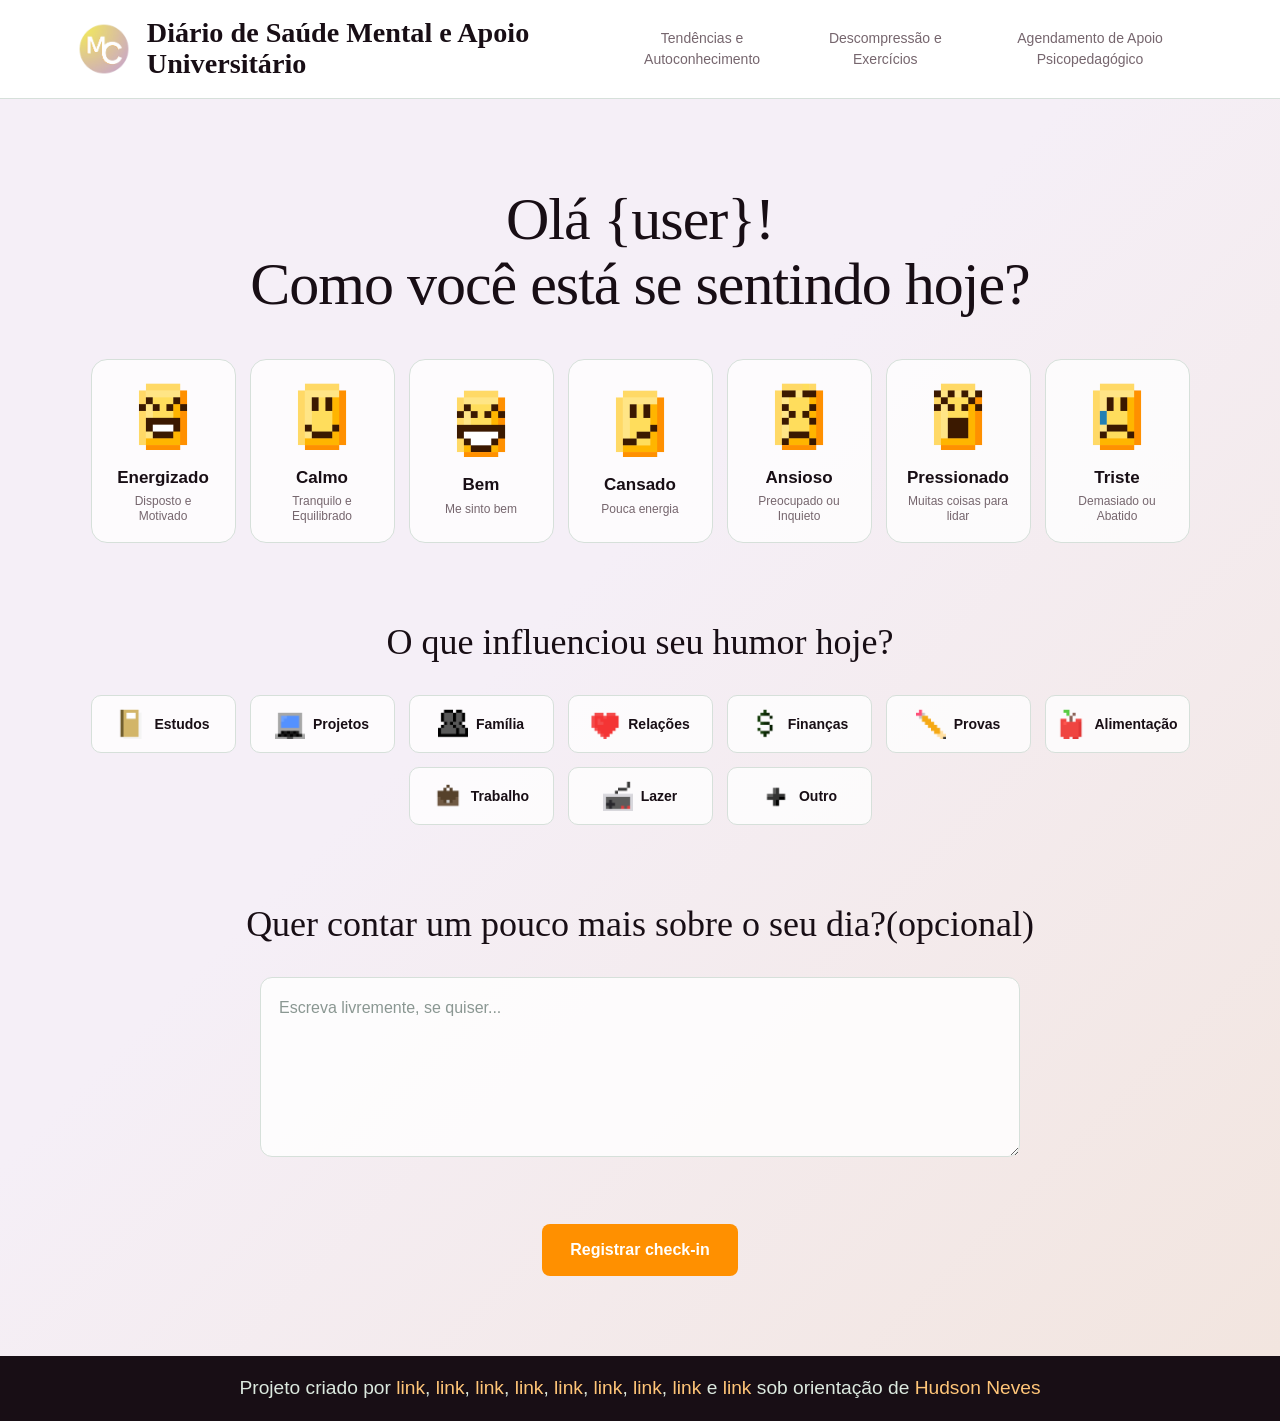
==== index.html @ eb2842fc "Adaptação da estrutura e estilo do site" ====
<!DOCTYPE html>
<html lang="pt-br">
<head>
    <meta charset="UTF-8">
    <meta name="viewport" content="width=device-width, initial-scale=1.0">
    <title>MindCare | Check-in diário</title>
    <link rel="shortcut icon" href="favicon.ico" type="image/x-icon">
    <link rel="stylesheet" href="style.css">
</head>
<body>
    <header>
        <img src="img/logotipo.png" alt="Logo">
        <h1 id="titulomenu">Diário de Saúde Mental e Apoio Universitário</h1>
        <section id="nav">
            <a href="#">Tendências e Autoconhecimento</a>
            <a href="#">Descompressão e Exercícios</a>
            <a href="#">Agendamento de Apoio Psicopedagógico</a>
        </section>
    </header>
    <main>
        <form id="checkin-form">
            <h1>Olá {user}!<br>Como você está se sentindo hoje?</h1>
            <section class="seletores">
                <button type="button" class="seletorsent" data-group="humor" data-value="Energizado" aria-pressed="false">
                    <img src="img/energizado.png" alt="Energizado">
                    <h2 class="sentimento">Energizado</h2>
                    <p>Disposto e Motivado</p>
                </button>
                <button type="button" class="seletorsent" data-group="humor" data-value="Calmo" aria-pressed="false">
                    <img src="img/calmo.png" alt="Calmo">
                    <h2 class="sentimento">Calmo</h2>
                    <p>Tranquilo e Equilibrado</p>
                </button>
                <button type="button" class="seletorsent" data-group="humor" data-value="Bem" aria-pressed="false">
                    <img src="img/bem.png" alt="Bem">
                    <h2 class="sentimento">Bem</h2>
                    <p>Me sinto bem</p>
                </button>
                <button type="button" class="seletorsent" data-group="humor" data-value="Cansado" aria-pressed="false">
                    <img src="img/cansado.png" alt="Cansado">
                    <h2 class="sentimento">Cansado</h2>
                    <p>Pouca energia</p>
                </button>
                <button type="button" class="seletorsent" data-group="humor" data-value="Ansioso" aria-pressed="false">
                    <img src="img/ansioso.png" alt="Ansioso">
                    <h2 class="sentimento">Ansioso</h2>
                    <p>Preocupado ou Inquieto</p>
                </button>
                <button type="button" class="seletorsent" data-group="humor" data-value="Pressionado" aria-pressed="false">
                    <img src="img/sobrecarregado.png" alt="Sobrecarregado">
                    <h2 class="sentimento">Pressionado</h2>
                    <p>Muitas coisas para lidar</p>
                </button>
                <button type="button" class="seletorsent" data-group="humor" data-value="Triste" aria-pressed="false">
                    <img src="img/triste.png" alt="Triste">
                    <h2 class="sentimento">Triste</h2>
                    <p>Demasiado ou Abatido</p>
                </button>
            </section>
            <h2 class="titulos">O que influenciou seu humor hoje?</h2>
            <section class="seletores">
                <button type="button" class="seletorinf" data-group="influencia" data-value="Estudos" aria-pressed="false">
                    <img src="img/estudos.png" alt="Caderno">
                    <h3>Estudos</h3>
                </button>
                <button type="button" class="seletorinf" data-group="influencia" data-value="Projetos" aria-pressed="false">
                    <img src="img/projetos.png" alt="Computador">
                    <h3>Projetos</h3>
                </button>
                <button type="button" class="seletorinf" data-group="influencia" data-value="Família" aria-pressed="false">
                    <img src="img/familia.png" alt="Pessoas">
                    <h3>Família</h3>
                </button>
                <button type="button" class="seletorinf" data-group="influencia" data-value="Relações" aria-pressed="false">
                    <img src="img/relacoes.png" alt="Coração">
                    <h3>Relações</h3>
                </button>
                <button type="button" class="seletorinf" data-group="influencia" data-value="Finanças" aria-pressed="false">
                    <img src="img/financas.png" alt="Cifrão">
                    <h3>Finanças</h3>
                </button>
                <button type="button" class="seletorinf" data-group="influencia" data-value="Provas" aria-pressed="false">
                    <img src="img/provas.png" alt="Lápis">
                    <h3>Provas</h3>
                </button>
                <button type="button" class="seletorinf" data-group="influencia" data-value="Alimentação" aria-pressed="false">
                    <img src="img/alimentacao.png" alt="Maçã">
                    <h3>Alimentação</h3>
                </button>
                <button type="button" class="seletorinf" data-group="influencia" data-value="Trabalho" aria-pressed="false">
                    <img src="img/trabalho.png" alt="Maleta">
                    <h3>Trabalho</h3>
                </button>
                <button type="button" class="seletorinf" data-group="influencia" data-value="Lazer" aria-pressed="false">
                    <img src="img/lazer.png" alt="Controle">
                    <h3>Lazer</h3>
                </button>
                <button type="button" class="seletorinf" data-group="influencia" data-value="Outro" aria-pressed="false">
                    <img src="img/outro.png" alt="Mais">
                    <h3>Outro</h3>
                </button>
            </section>
            <h2 class="titulos">Quer contar um pouco mais sobre o seu dia?(opcional)</h2>
            <textarea name="detalhes" id="detalhes" placeholder="Escreva livremente, se quiser..."></textarea>
            <p id="mensagem" class="mensagem" role="status" aria-live="polite"></p>
            <button type="submit" id="envio">Registrar check-in</button>
        </form>
    </main>
    <footer>
        Projeto criado por <a href="#" class="github">link</a>, <a href="#" class="github">link</a>, <a href="#" class="github">link</a>, <a href="#" class="github">link</a>, <a href="#" class="github">link</a>, <a href="#" class="github">link</a>, <a href="#" class="github">link</a>, <a href="#" class="github">link</a> e  <a href="#" class="github">link</a> sob orientação de  <a href="#" class="github">Hudson Neves</a>
    </footer>
    <script src="script.js"></script>
</body>
</html>
---- style.css ----
@charset "UTF-8";

:root {
    --esc: #180e15;
    --apagado: #76666e;
    --papel: #f5eff7;
    --roxo: #C69FD5;
    --roxoescuro: #542344;
    --amarelo: #FF9000;
    --claro: #d6e0da;
}

* {
    box-sizing: border-box;
    margin: 0;
    padding: 0;
}

body {
    background: var(--papel);
    color: var(--esc);
    font-family: "Trebuchet MS", "Segoe UI", sans-serif;
    line-height: 1.5;
}

button, textarea {
    font: inherit;
}

header {
    align-items: center;
    background: white;
    border-bottom: 1px solid var(--claro);
    display: flex;
    gap: 16px;
    padding: 18px clamp(20px, 6vw, 90px);
}

header > img {
    height: 54px; padding: 0; width: 54px;
}

#titulomenu {
    color: var(--esc);
    font-family: Georgia, serif;
    font-size: clamp(20px, 2.2vw, 29px);
    font-weight: 600;
    line-height: 1.1;
    max-width: 700px;
}

#nav {
    display: flex;
    gap: 8px;
    margin-left: auto;
}

#nav a {
    background: transparent;
    border-radius: 8px;
    color: var(--apagado);
    font-size: 14px;
    padding: 10px 12px;
    text-align: center;
    text-decoration: none;
    transition: background .2s ease, color .2s ease;
    width: auto;
}

#nav a:hover {
    background: var(--roxo);
    color: var(--roxoescuro);
}

main {
    background: linear-gradient(135deg, var(--papel) 42%, #f2e5df 100%);
    min-height: calc(100vh - 150px);
    padding: clamp(42px, 7vw, 88px) 20px 80px;
}

form {
    margin: auto;
    max-width: 1200px;
    text-align: center;
}

main h1 {
    color: var(--esc);
    font-family: Georgia, serif;
    font-size: clamp(34px, 5vw, 60px);
    font-weight: 500;
    letter-spacing: -1px;
    line-height: 1.08;
    padding-bottom: 42px;
}

.seletores {
    display: flex;
    flex-wrap: wrap;
    gap: 14px;
    justify-content: center;
}

.seletorsent {
    aspect-ratio: 1 / 1;
    background: rgba(255, 255, 255, .78);
    border: 1px solid var(--claro);
    border-radius: 16px;
    cursor: pointer;
    padding: 18px;
    transition: border-color .2s ease, box-shadow .2s ease, transform .2s ease;
    width: 145px;
}

.seletorsent:hover, .seletorinf:hover {
    border-color: var(--amarelo);
    transform: translateY(-4px);
}

.seletorsent img { height: 76px;
    padding: 4px;
}

.seletorsent h2 {
    color: var(--esc);
    font-size: 17px;
    margin-top: 4px;
}

.seletorsent > p {
    color: var(--apagado);
    font-size: 12px;
    line-height: 1.25;
    margin-top: 4px;
}

h2.titulos {
    color: var(--esc);
    font-family: Georgia, serif;
    font-size: clamp(25px, 3vw, 36px);
    font-weight: 500;
    padding: 72px 0 26px;
}

.seletorinf {
    align-items: center;
    background: rgba(255, 255, 255, .78);
    border: 1px solid var(--claro);
    border-radius: 10px;
    color: var(--esc);
    cursor: pointer;
    display: flex;
    gap: 8px;
    justify-content: center;
    min-height: 58px;
    padding: 10px 14px;
    transition: border-color .2s ease, box-shadow .2s ease, transform .2s ease;
    width: 145px;
}

.seletorinf img { 
    height: 30px; 
    padding: 0;
}

.seletorinf h3 {
    font-size: 14px;
    font-weight: 600;
}

.seletorsent.selecionado, .seletorinf.selecionado {
    background: var(--roxoescuro);
    border-color: var(--roxoescuro);
    box-shadow: 0 0 0 3px white, 0 0 0 5px var(--amarelo);
}

.seletorsent.selecionado h2, .seletorsent.selecionado p, .seletorinf.selecionado h3 {
    color: white;
}

#detalhes {
    background: rgba(255, 255, 255, .82);
    border: 1px solid var(--claro);
    border-radius: 12px;
    color: var(--esc);
    display: block;
    font-size: 16px;
    height: 180px;
    margin: auto;
    max-width: 760px;
    padding: 18px;
    resize: vertical;
    width: 100%;
}

#detalhes::placeholder {
    color: #8a9792;
}

#envio {
    background: var(--amarelo);
    border: 0;
    border-radius: 8px;
    color: white;
    cursor: pointer;
    font-size: 16px;
    font-weight: 700;
    margin: 22px auto 0;
    padding: 14px 28px;
    transition: background .2s ease, transform .2s ease;
}

#envio:hover {
    background: #ff9e1f;
    transform: translateY(-2px);
}

.mensagem {
    min-height: 27px;
    margin-top: 18px;
    font-size: 14px;
    font-weight: 700;
}

.mensagem.erro {
    color: #a44c43;
}

.mensagem.sucesso {
    color: #287052;
}

:is(.seletorsent, .seletorinf, #envio, a, #detalhes):focus-visible {
    outline: 3px solid var(--amarelo);
    outline-offset: 3px;
}

footer {
    background: var(--esc);
    color: #dce9df;
    font-size: 1.2em;
    padding: 18px;
    text-align: center;
}

footer a {
    color: #ffc578;
    text-decoration: none;
}

footer a:hover {
    text-decoration: underline;
}

@media (max-width: 800px) {
    header {
        align-items: flex-start;
        flex-wrap: wrap;
    }

    #nav {
        flex-basis: 100%;
        flex-wrap: wrap;
        margin-left: 70px;
    }

    #nav a {
        flex: 1 1 180px;
    }
}

@media (max-width: 520px) {
    header {
        padding: 16px;
    }

    #titulomenu {
        max-width: 230px;
    }

    #nav {
        margin-left: 0;
    }

    #nav a {
        flex-basis: 100%; text-align: left;
    }

    main {
        padding: 42px 12px 60px;
    }

    main h1 {
        padding-bottom: 30px;
    }

    .seletorsent {
        width: calc(50% - 7px);
    }

    .seletorinf {
        width: calc(50% - 7px);
    }

    h2.titulos {
        padding-top: 54px;
    }

}
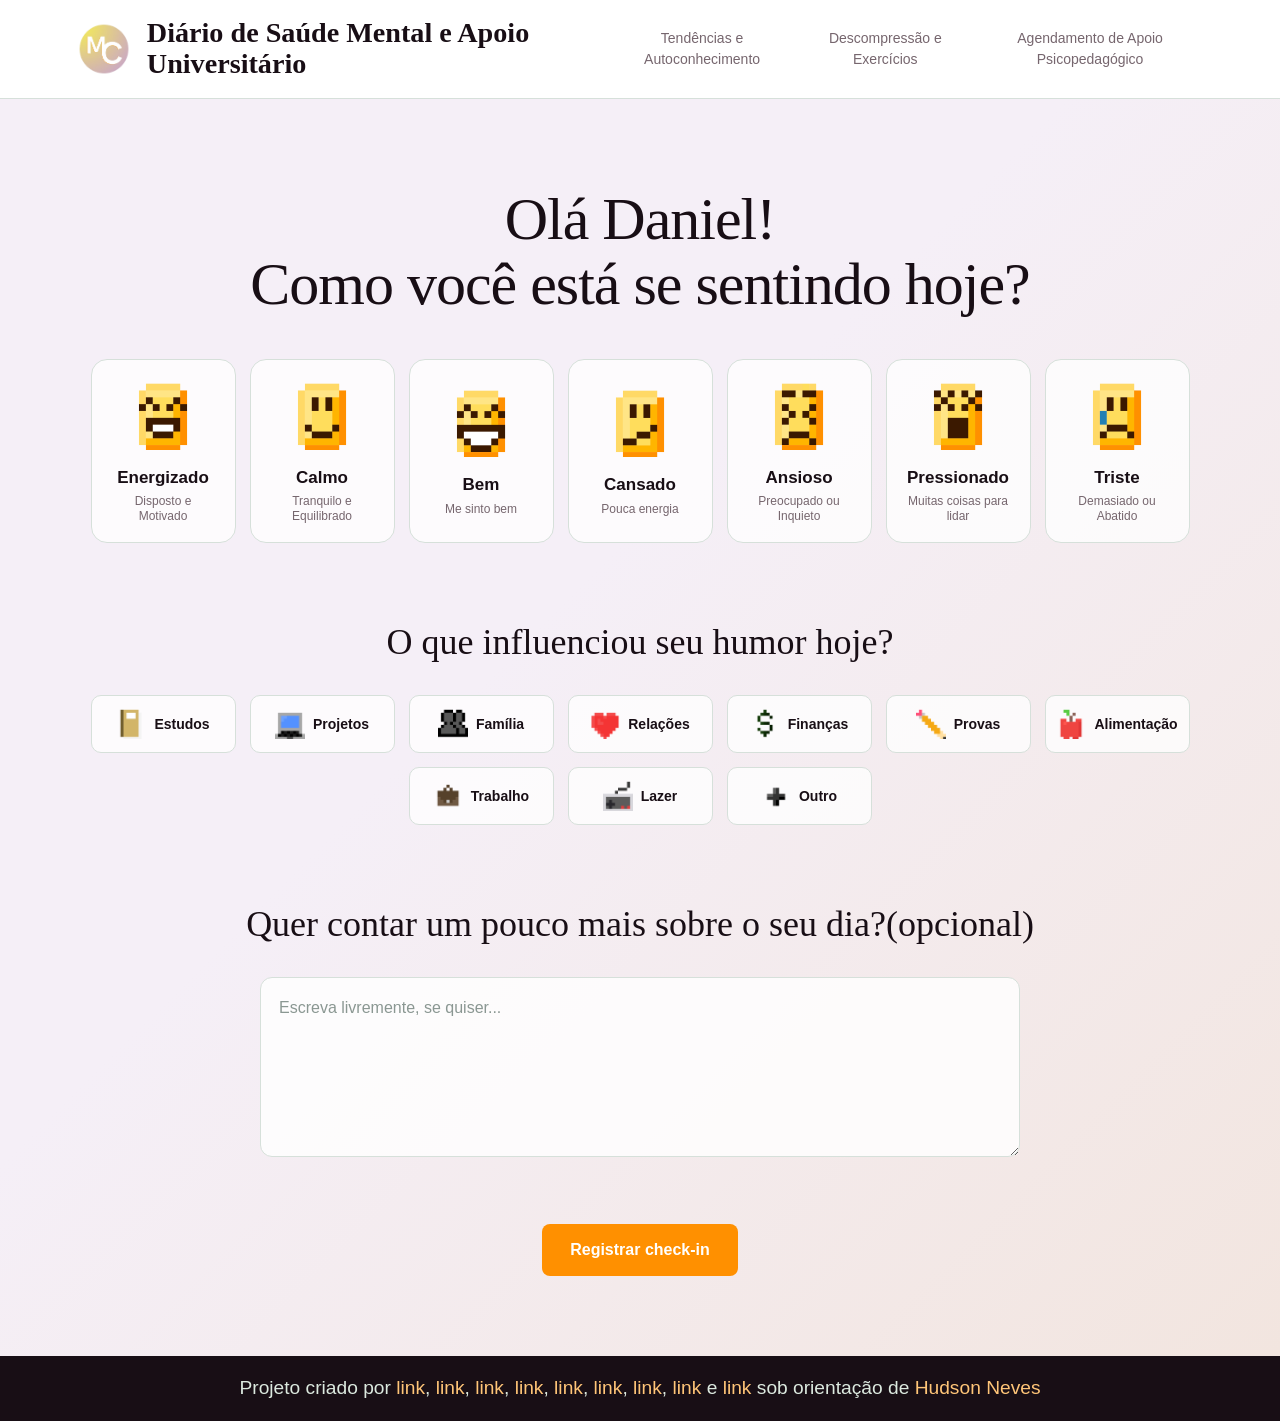
==== commit f4ca65df: "Criação da segunda página Criação da página destinada a Tendências e Autoconhecimento." ====
--- a/index.html
+++ b/index.html
@@ -12,14 +12,14 @@
         <img src="img/logotipo.png" alt="Logo">
         <h1 id="titulomenu">Diário de Saúde Mental e Apoio Universitário</h1>
         <section id="nav">
-            <a href="#">Tendências e Autoconhecimento</a>
+            <a href="pag/tendencias.html">Tendências e Autoconhecimento</a>
             <a href="#">Descompressão e Exercícios</a>
             <a href="#">Agendamento de Apoio Psicopedagógico</a>
         </section>
     </header>
     <main>
         <form id="checkin-form">
-            <h1>Olá {user}!<br>Como você está se sentindo hoje?</h1>
+            <h1>Olá <span id="username"></span>!<br>Como você está se sentindo hoje?</h1>
             <section class="seletores">
                 <button type="button" class="seletorsent" data-group="humor" data-value="Energizado" aria-pressed="false">
                     <img src="img/energizado.png" alt="Energizado">
--- a/style.css
+++ b/style.css
@@ -37,7 +37,9 @@
 }
 
 header > img {
-    height: 54px; padding: 0; width: 54px;
+    height: 54px;
+    padding: 0;
+    width: 54px;
 }
 
 #titulomenu {
@@ -252,7 +254,7 @@
     text-decoration: underline;
 }
 
-@media (max-width: 800px) {
+@media screen and (max-width: 768px) {
     header {
         align-items: flex-start;
         flex-wrap: wrap;
@@ -269,7 +271,7 @@
     }
 }
 
-@media (max-width: 520px) {
+@media screen and (max-width: 600px) {
     header {
         padding: 16px;
     }
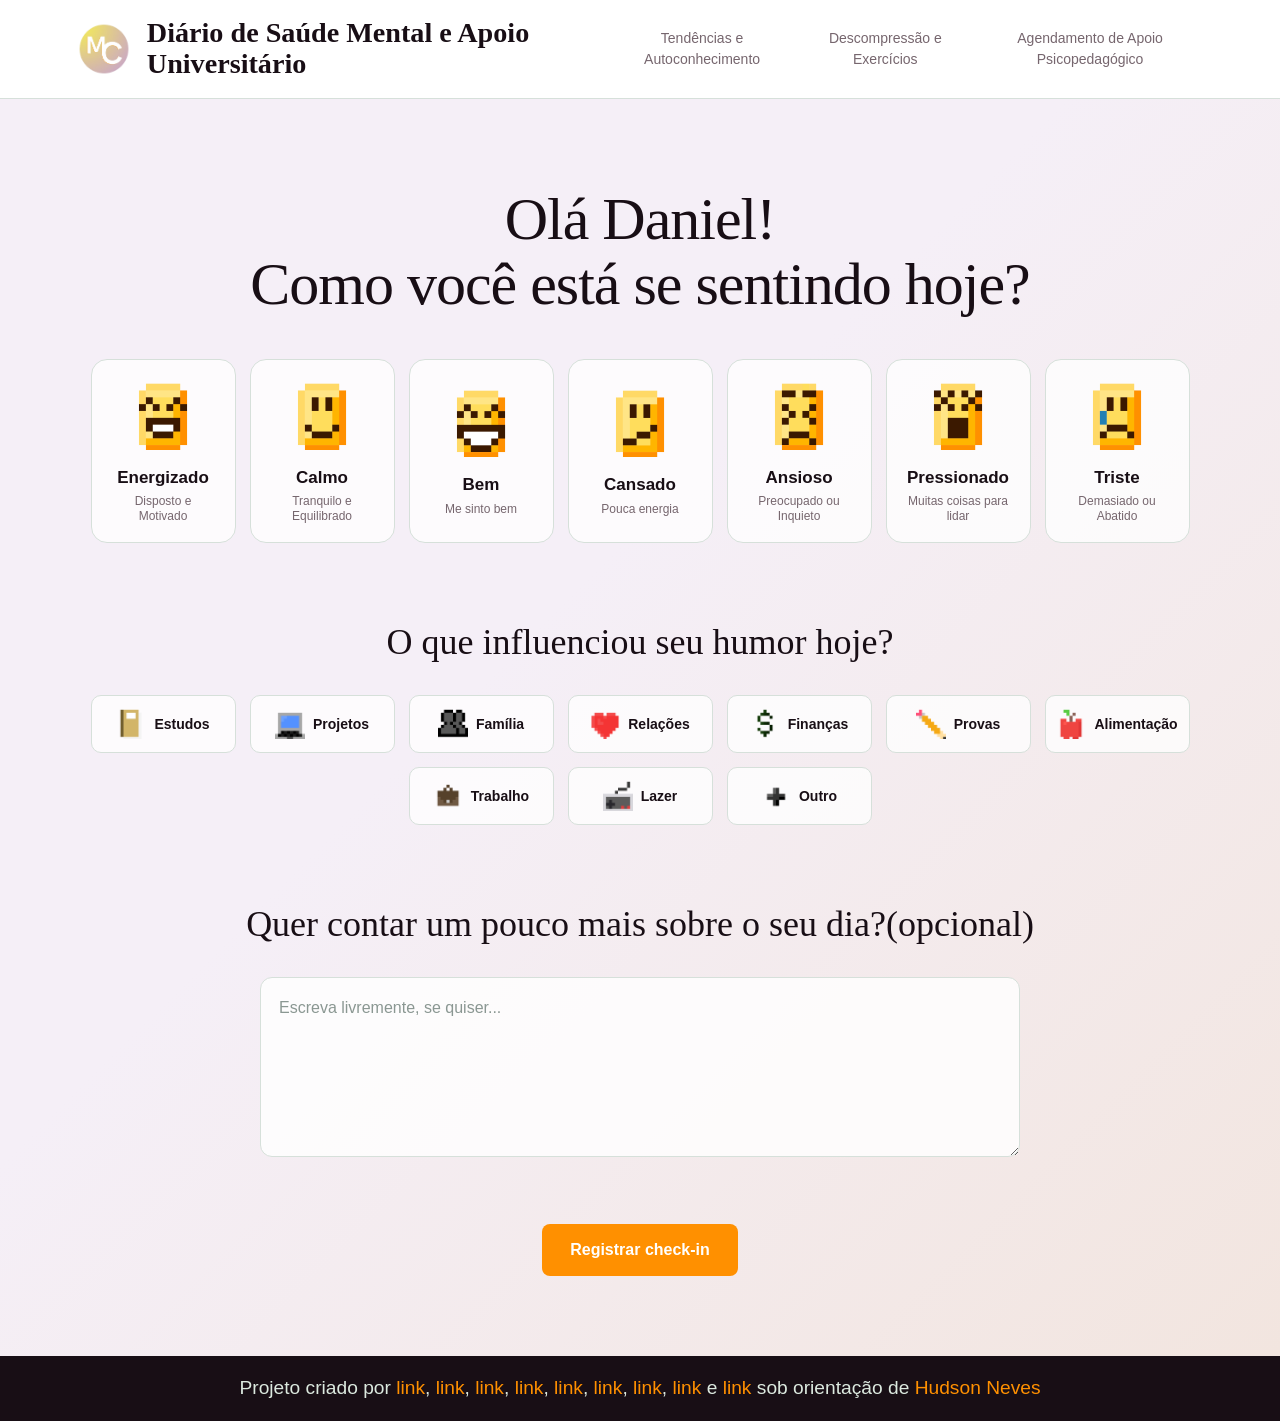
==== commit d47ca278: "Início da criação da página de descompressão e exercícios" ====
--- a/index.html
+++ b/index.html
@@ -13,7 +13,7 @@
         <h1 id="titulomenu">Diário de Saúde Mental e Apoio Universitário</h1>
         <section id="nav">
             <a href="pag/tendencias.html">Tendências e Autoconhecimento</a>
-            <a href="#">Descompressão e Exercícios</a>
+            <a href="pag/descompreessao.html">Descompressão e Exercícios</a>
             <a href="#">Agendamento de Apoio Psicopedagógico</a>
         </section>
     </header>
--- a/style.css
+++ b/style.css
@@ -246,7 +246,7 @@
 }
 
 footer a {
-    color: #ffc578;
+    color: var(--amarelo);
     text-decoration: none;
 }
 
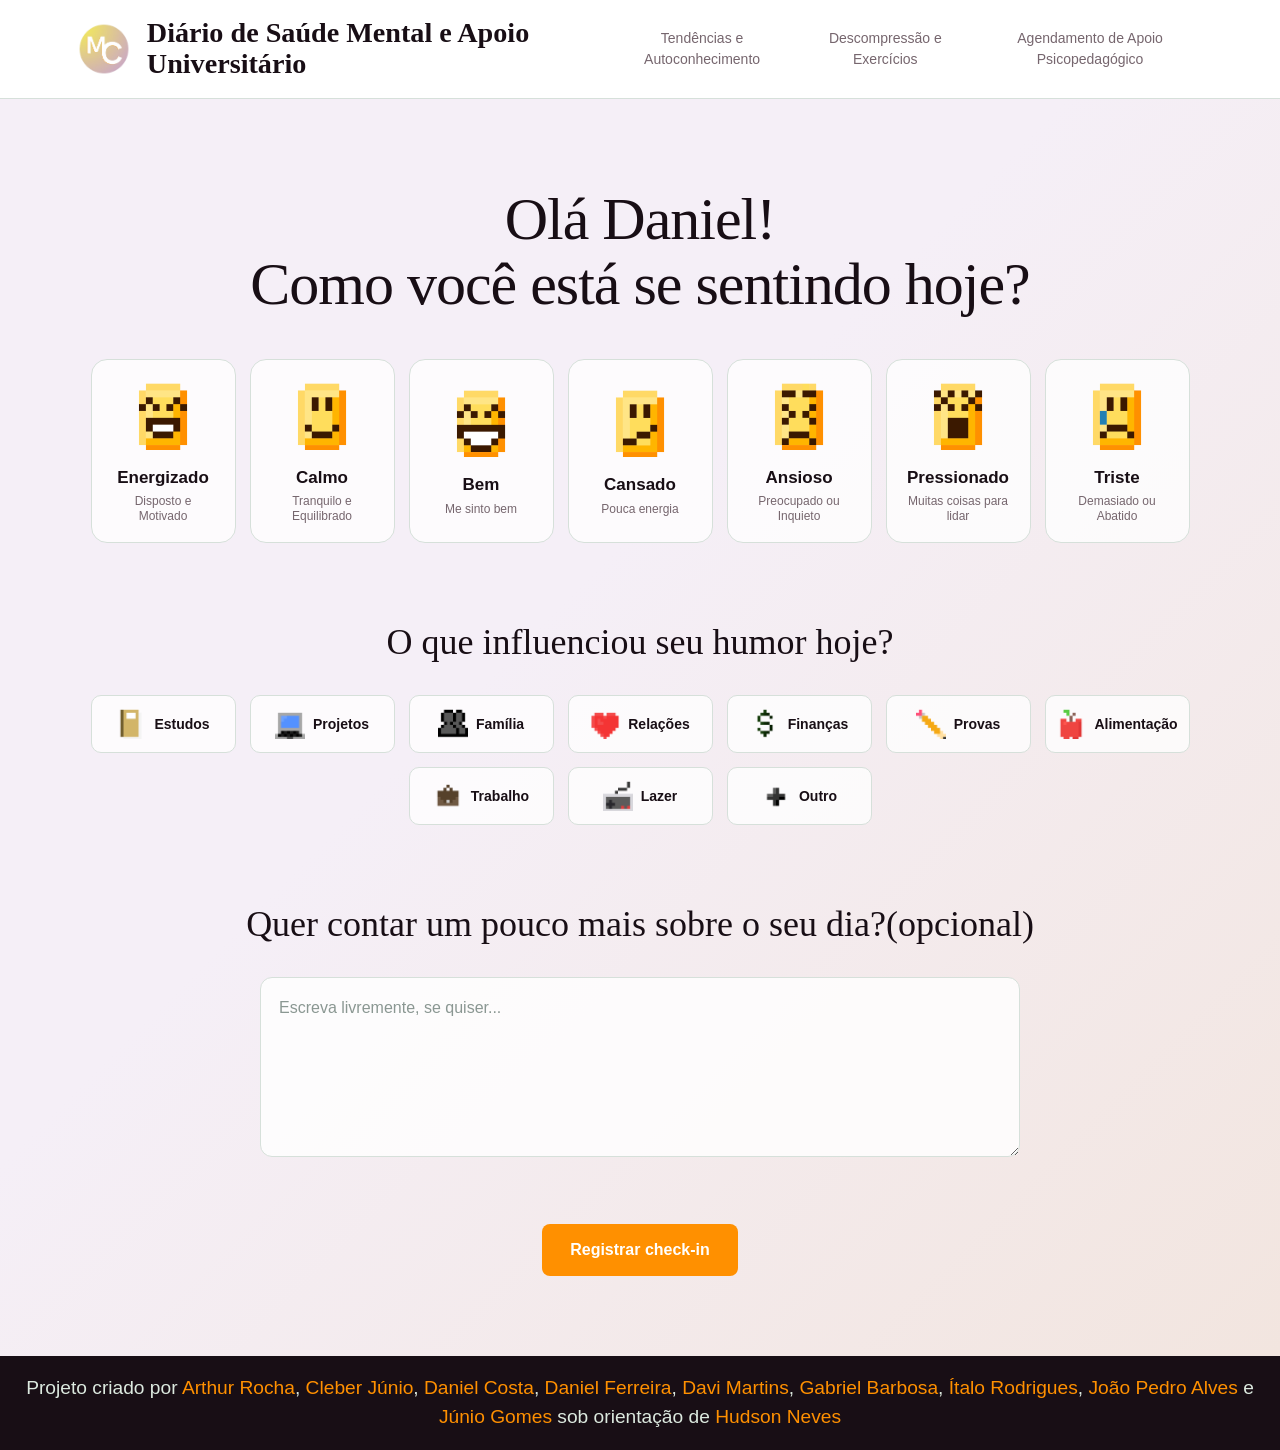
==== commit b0e1abe9: "Ajustes Finais" ====
--- a/index.html
+++ b/index.html
@@ -13,8 +13,8 @@
         <h1 id="titulomenu">Diário de Saúde Mental e Apoio Universitário</h1>
         <section id="nav">
             <a href="pag/tendencias.html">Tendências e Autoconhecimento</a>
-            <a href="pag/descompreessao.html">Descompressão e Exercícios</a>
-            <a href="#">Agendamento de Apoio Psicopedagógico</a>
+            <a href="pag/descompressao.html">Descompressão e Exercícios</a>
+            <a href="pag/agendamento.html">Agendamento de Apoio Psicopedagógico</a>
         </section>
     </header>
     <main>
@@ -107,7 +107,7 @@
         </form>
     </main>
     <footer>
-        Projeto criado por <a href="#" class="github">link</a>, <a href="#" class="github">link</a>, <a href="#" class="github">link</a>, <a href="#" class="github">link</a>, <a href="#" class="github">link</a>, <a href="#" class="github">link</a>, <a href="#" class="github">link</a>, <a href="#" class="github">link</a> e  <a href="#" class="github">link</a> sob orientação de  <a href="#" class="github">Hudson Neves</a>
+        Projeto criado por <a href="https://github.com/arthurrocha77" target="_blank" class="github">Arthur Rocha</a>, <a href="https://github.com/5cleber8428-cloud" target="_blank" class="github">Cleber Júnio</a>, <a href="https://github.com/Ats0k" target="_blank" class="github">Daniel Costa</a>, <a href="https://github.com/DanielFerreira76" target="_blank" class="github">Daniel Ferreira</a>, <a href="https://github.com/davimarfagundes-ai" target="_blank" class="github">Davi Martins</a>, <a href="https://github.com/gabrielbluiz9-ux" target="_blank" class="github">Gabriel Barbosa</a>, <a href="https://github.com/italolifts" target="_blank" class="github">Ítalo Rodrigues</a>, <a href="https://github.com/JoaoPedroAlvesSoares" target="_blank" class="github">João Pedro Alves</a> e <a href="https://github.com/juniogomes08" target="_blank" class="github">Júnio Gomes</a> sob orientação de <a href="https://github.com/HudsonNeves" target="_blank" class="github">Hudson Neves</a>
     </footer>
     <script src="script.js"></script>
 </body>
